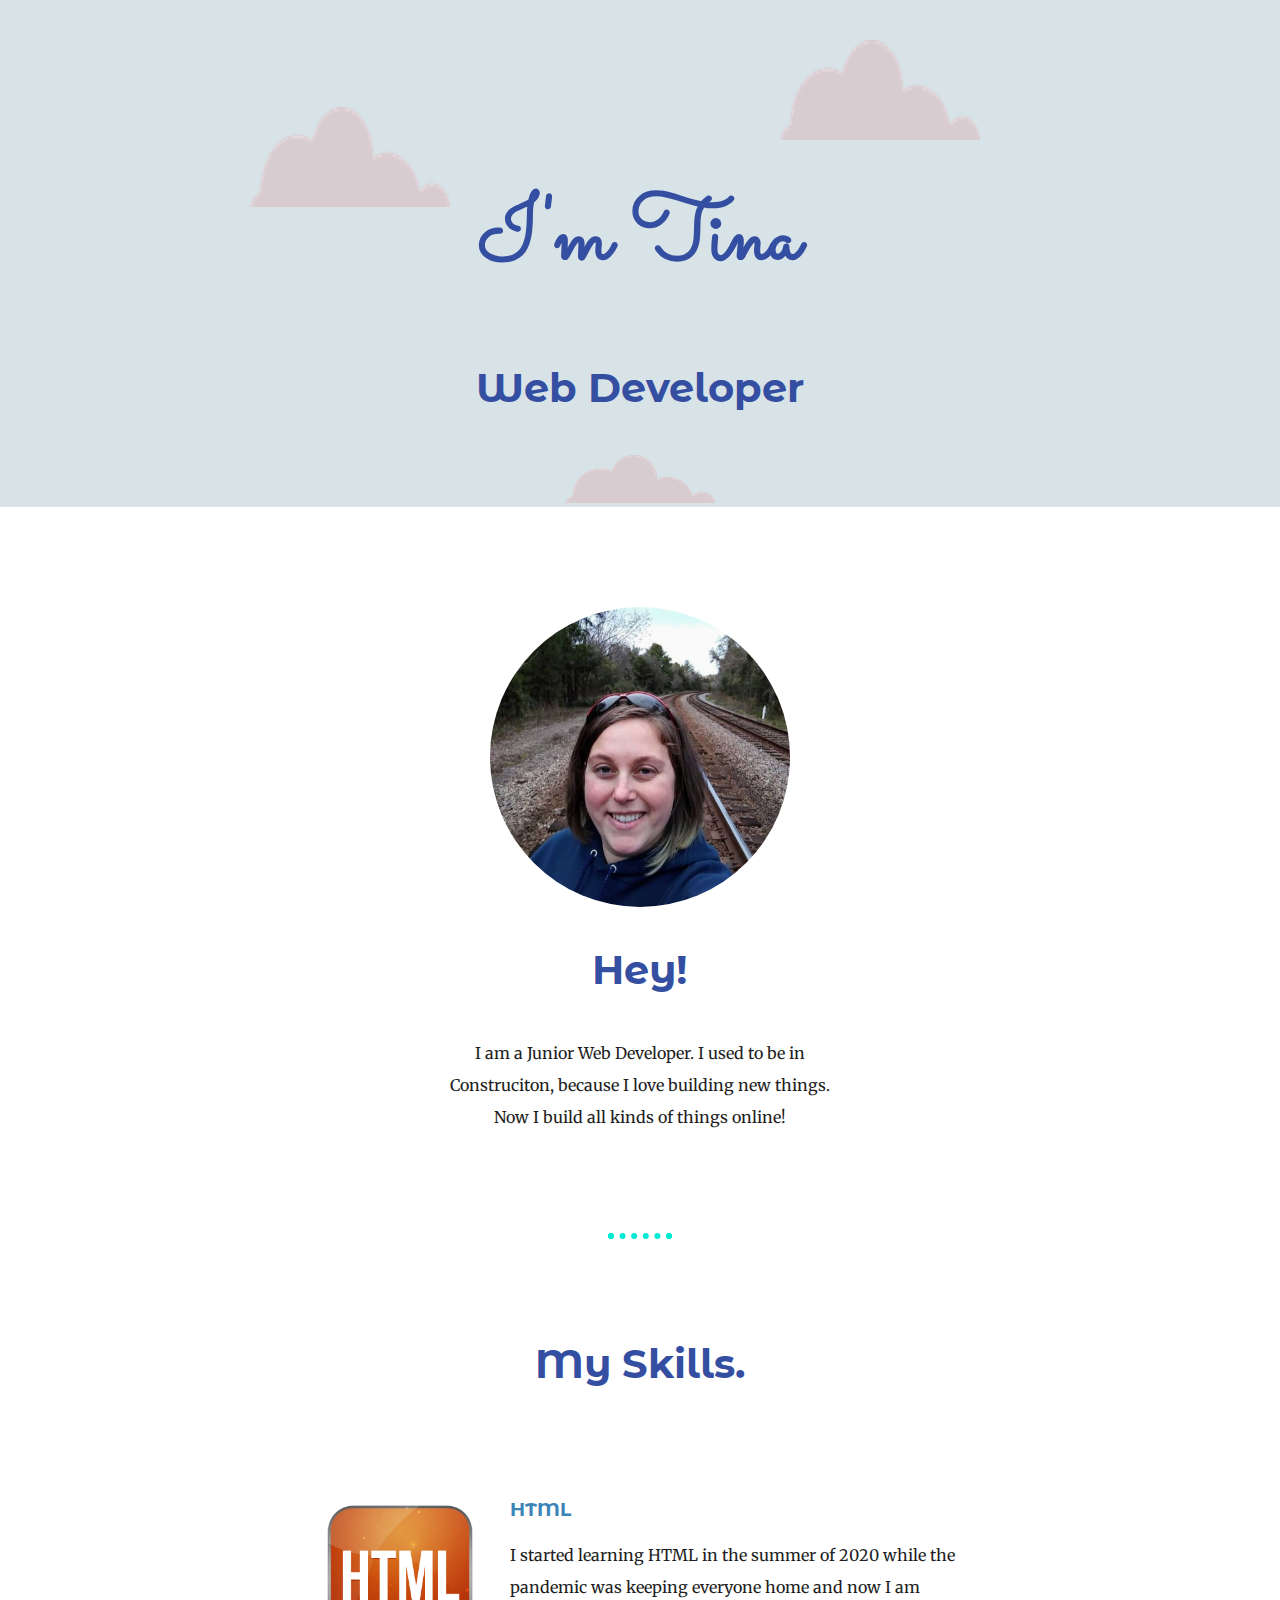
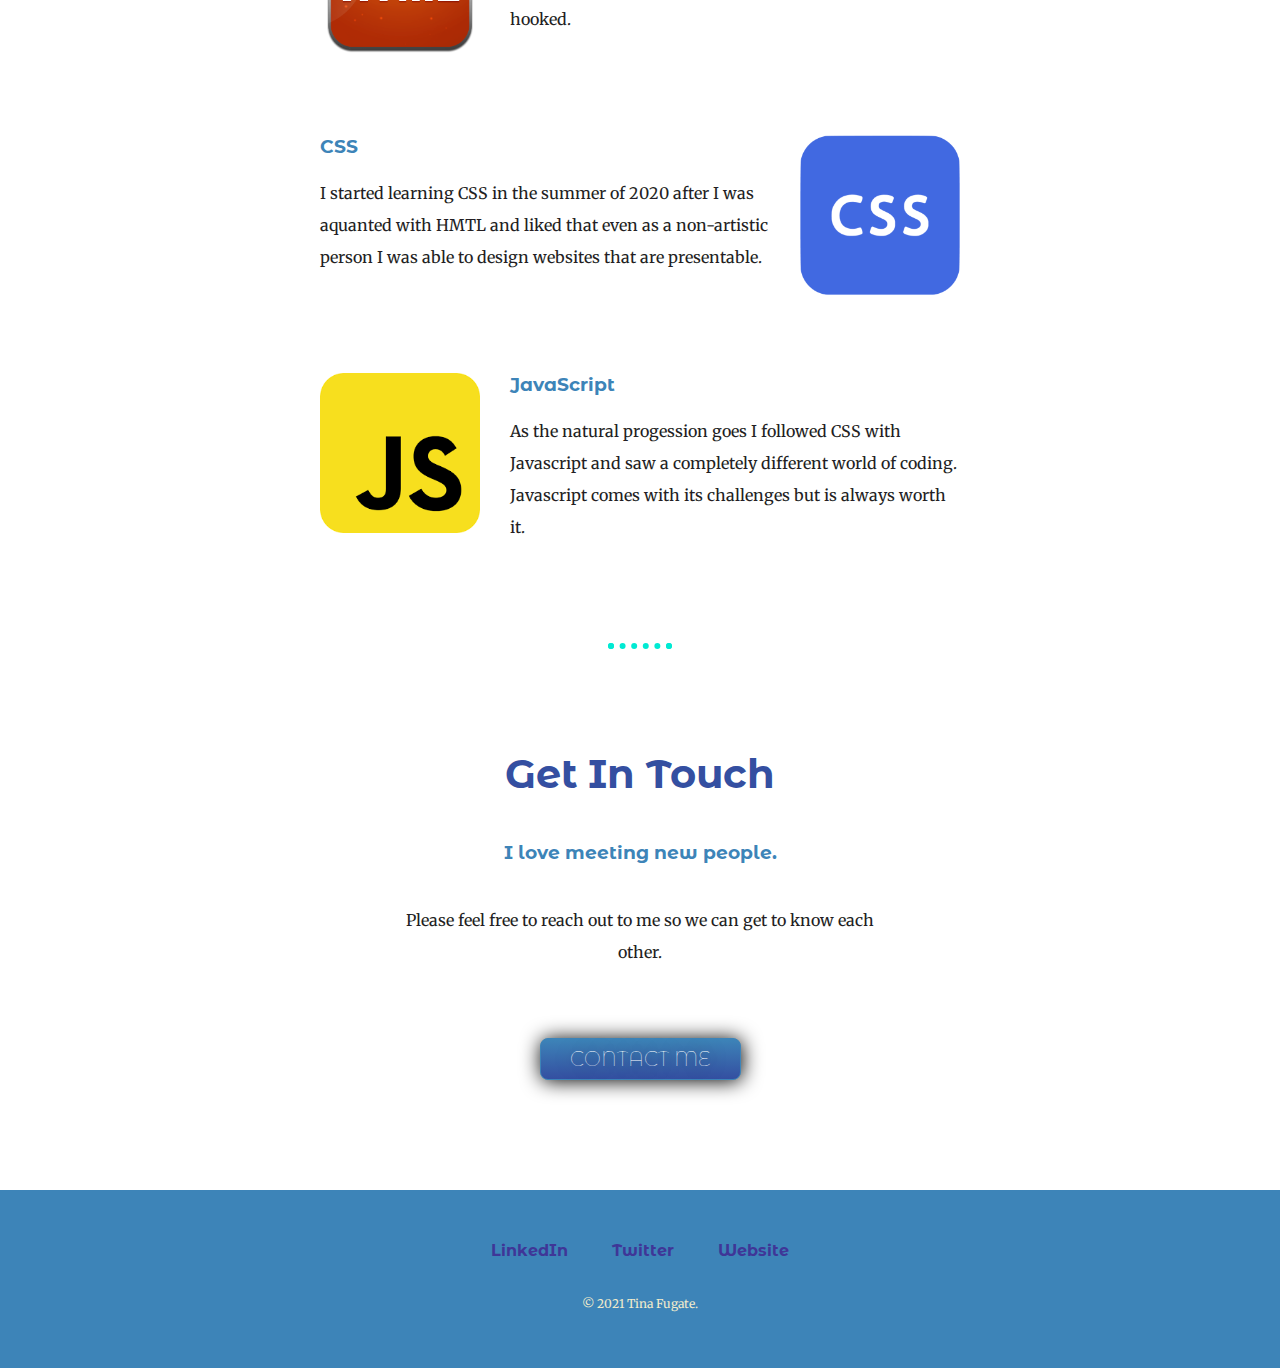
==== index.html @ d8d161e9 "Add files via upload" ====
<!DOCTYPE html>
<html lang="en">
<head>
  <meta charset="UTF-8">
  <meta name="viewport" content="width=device-width, initial-scale=1.0">
  <meta http-equiv="X-UA-Compatible" content="ie=edge">
  <title>Tina Fugate</title>
  <link rel="stylesheet" href="css/style.css">
  <link rel="icon" href="favicon (1).ico">
  <link rel="preconnect" href="https://fonts.gstatic.com">
<link href="https://fonts.googleapis.com/css2?family=Merriweather:ital@1&family=Montserrat+Alternates:wght@200&family=Sacramento&display=swap" rel="stylesheet">
</head>
<body>
  <div class="top-container">
    <img class="top-cloud" src="images/cloud.png" alt="cloud-img">
    <h1>I'm Tina</h1>
    <h2>Web Developer</h2>
    <img class="bottom-cloud" src="images/cloud.png" alt="cloud-img">
    <img class="centered-cloud" src="images/cloud.png" alt="cloud-img">
    </div>
  <div class="middle-container">
    <div class="profile">
      <img class="me" src="images/Me.jfif" alt="Picture of Tina Fugate">
      <h2>Hey!</h2>
      <p class="intro">I am a Junior Web Developer. I used to be in Construciton, because I love building new things. Now I build all kinds of things online!</p>
    </div>
    <hr>
    <div class="skills">
      <h2>My Skills.</h2>
      <div class="skill-row">
        <img class="HTML" src="images/html.png" alt="HTML Icon">
        <h3>HTML</h3>
        <p>I started learning HTML in the summer of 2020 while the pandemic was keeping everyone home and now I am hooked.</p>
      </div>
      <div class="skill-row">
        <img class="css" src="images/css.png" alt="CSS Icon">
        <h3>CSS</h3>
        <p>I started learning CSS in the summer of 2020 after I was aquanted with HMTL and liked that even as a non-artistic person I was able to design websites that are presentable.</p>
      </div>
      <div class="skill-row">
        <img class="JS" src="images/JS.png" alt="JS Icon">
        <h3>JavaScript</h3>
        <p>As the natural progession goes I followed CSS with Javascript and saw a completely different world of coding. Javascript comes with its challenges but is always worth it.</p>
      </div>
    </div>
    <hr>
    <div class="contact-me">
      <h2>Get In Touch</h2>
      <h3>I love meeting new people.</h3>
      <p class="contact-message">Please feel free to reach out to me so we can get to know each other.</p>
      <a class="btn" href="mailto:cmfugate10@gmail.com">CONTACT ME</a>
    </div>
  </div>


  <div class="bottom-container">
    <a class="footer-link" href="https://www.linkedin.com/in/tina-fugate-a6144811/">LinkedIn</a>
    <a class="footer-link" href="https://twitter.com/Tfugate10">Twitter</a>
    <a class="footer-link" href="https://www.appbrewery.co/">Website</a>
    <p class="copyright">© 2021 Tina Fugate.</p>
  </div>
</body>
</html>
---- css/style.css ----
body {
  margin: 0;
  text-align: center;
  font-family: 'Merriweather', serif;
  color:#231E23;

}

h1 {
  font-size: 5.625rem;
  margin: 50px auto 0 auto;
  font-family: 'Sacramento', cursive;
  color: #344fa1;
  line-height: 2;
}

h2 {
  font-family: 'Montserrat Alternates', sans-serif;
  font-size: 2.5rem;
  color: #344fa1;
  font-weight: bold;
padding-bottom: 10px;
}

h3 {
  font-family: 'Montserrat Alternates', sans-serif;
  color:#3d84b8;
}
p{
  line-height: 2;
}
anchor-tag{
  color: #3d84b8;
}

div {

}
hr{
  border: dotted #00ead3 6px;
  border-bottom: none;
  width: 4%;
  margin: 100px auto;

}
a{
  color:#3F3697;
  font-family: 'Montserrat Alternates', sans-serif;
  font-weight: bolder;
  margin: 10px 20px;
  text-decoration: none;

}
a:hover{
  color: #f0ebcc;
}

.top-container {
  position: relative;
  padding-top: 100px;
  background-color: #D8E3E7;
}

.intro{
  width: 30%;
  margin: auto;
}
.skill-row{
width:50%;
margin:100px auto;
text-align: left;

}



.middle-container {
  margin: 100px 0;
}

.bottom-container {
  background-color: #3D84B8;
padding: 50px 0 20px;
}

.bottom-cloud {
  position: absolute;
  left: 250px;
  bottom: 300px;
  width: 200px;
  height: 100px;
}
.contact-message{
  width: 40%;
  margin: 40px auto 60px;
}
.copyright{
  color: #f0ebcc;
  font-size: .75rem;
  padding: 20px 0;
}
.top-cloud {
  position: absolute;
  right: 300px;
  top: 40px;
  width: 200px;
  height: 100px;
}
.centered-cloud{
  right: 400px;
  bottom:150px;
}

.me {
  border-radius: 50%;
  width: 300px;
  height: 300px;
}

.HTML{
  width: 25%;
  float: left;
  margin-right: 30px;

}

.css{
  width: 25%;
  float: right;
  margin-left: 30px;
}

.JS{
  width: 25%;
  float: left;
  margin-right: 30px;
}
.btn {
   background: #3D84B8;
   background-image: -webkit-linear-gradient(top, #3D84B8, #344FA1);
   background-image: -moz-linear-gradient(top, #3D84B8, #344FA1);
   background-image: -ms-linear-gradient(top, #3D84B8, #344FA1);
   background-image: -o-linear-gradient(top, #3D84B8, #344FA1);
   background-image: -webkit-gradient(to bottom, #3D84B8, #344FA1);
   -webkit-border-radius: 8px;
   -moz-border-radius: 8px;
   border-radius: 8px;
   height: 0;
   line-height: 0;
   color: #FFFFFF;
  font-family: 'Montserrat Alternates', sans-serif;
   width: 159px;
   font-size: 20px;
   font-weight: 100;
   padding: 20px;
   -webkit-box-shadow: 1px 1px 20px 0 #000000;
   -moz-box-shadow: 1px 1px 20px 0 #000000;
   box-shadow: 1px 1px 20px 0 #000000;
   text-shadow: 1px 1px 20px #000000;
   border: solid #3D84B8 1px;
   text-decoration: none;
   display: inline-block;
   cursor: pointer;
   text-align: center;
}

.btn:hover {
   border: solid #3D84B8 1px;
   background: #344FA1;
   background-image: -webkit-linear-gradient(top, #3D84B8, #344FA1);
   background-image: -moz-linear-gradient(top, #3D84B8, #344FA1);
   background-image: -ms-linear-gradient(top, #3D84B8, #344FA1);
   background-image: -o-linear-gradient(top, #3D84B8, #344FA1);
   background-image: -webkit-gradient(to bottom, #3D84B8, #344FA1);
   -webkit-border-radius: 20px;
   -moz-border-radius: 20px;
   border-radius: 20px;
   text-decoration: none;
}
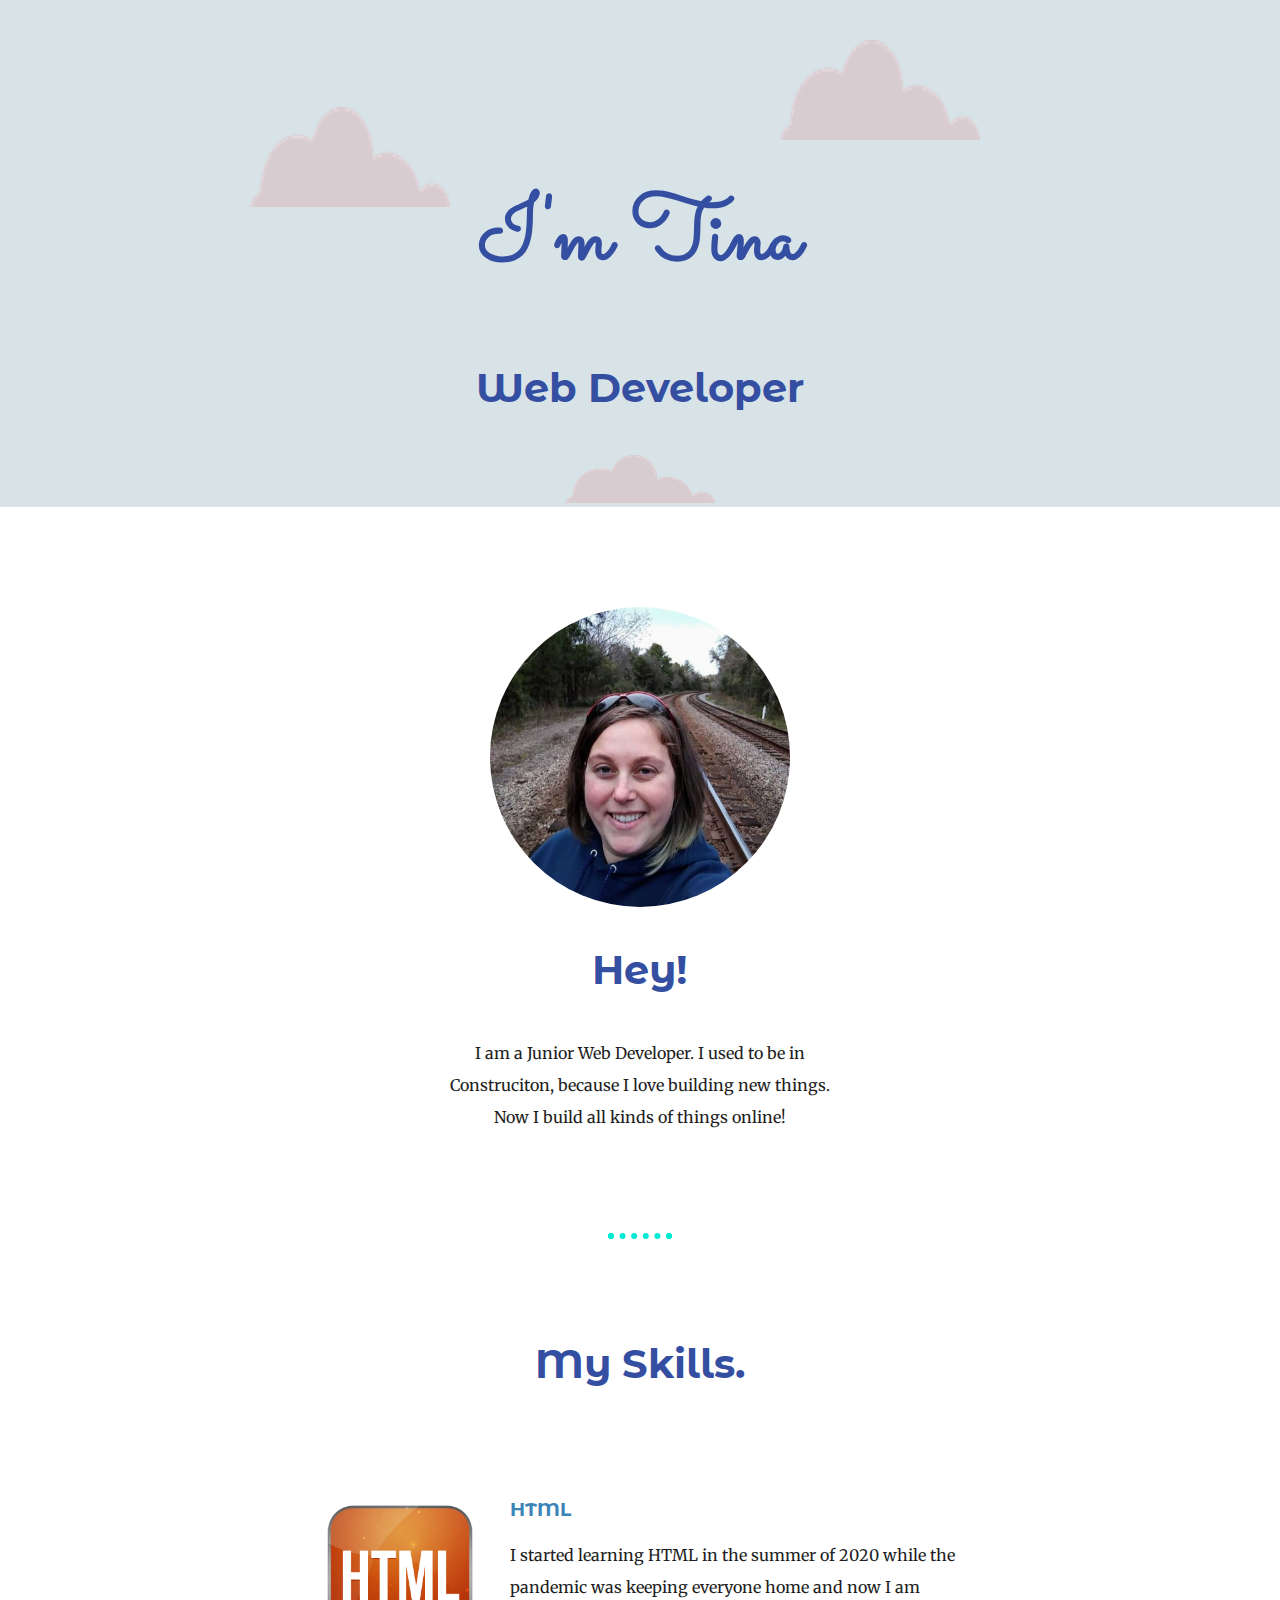
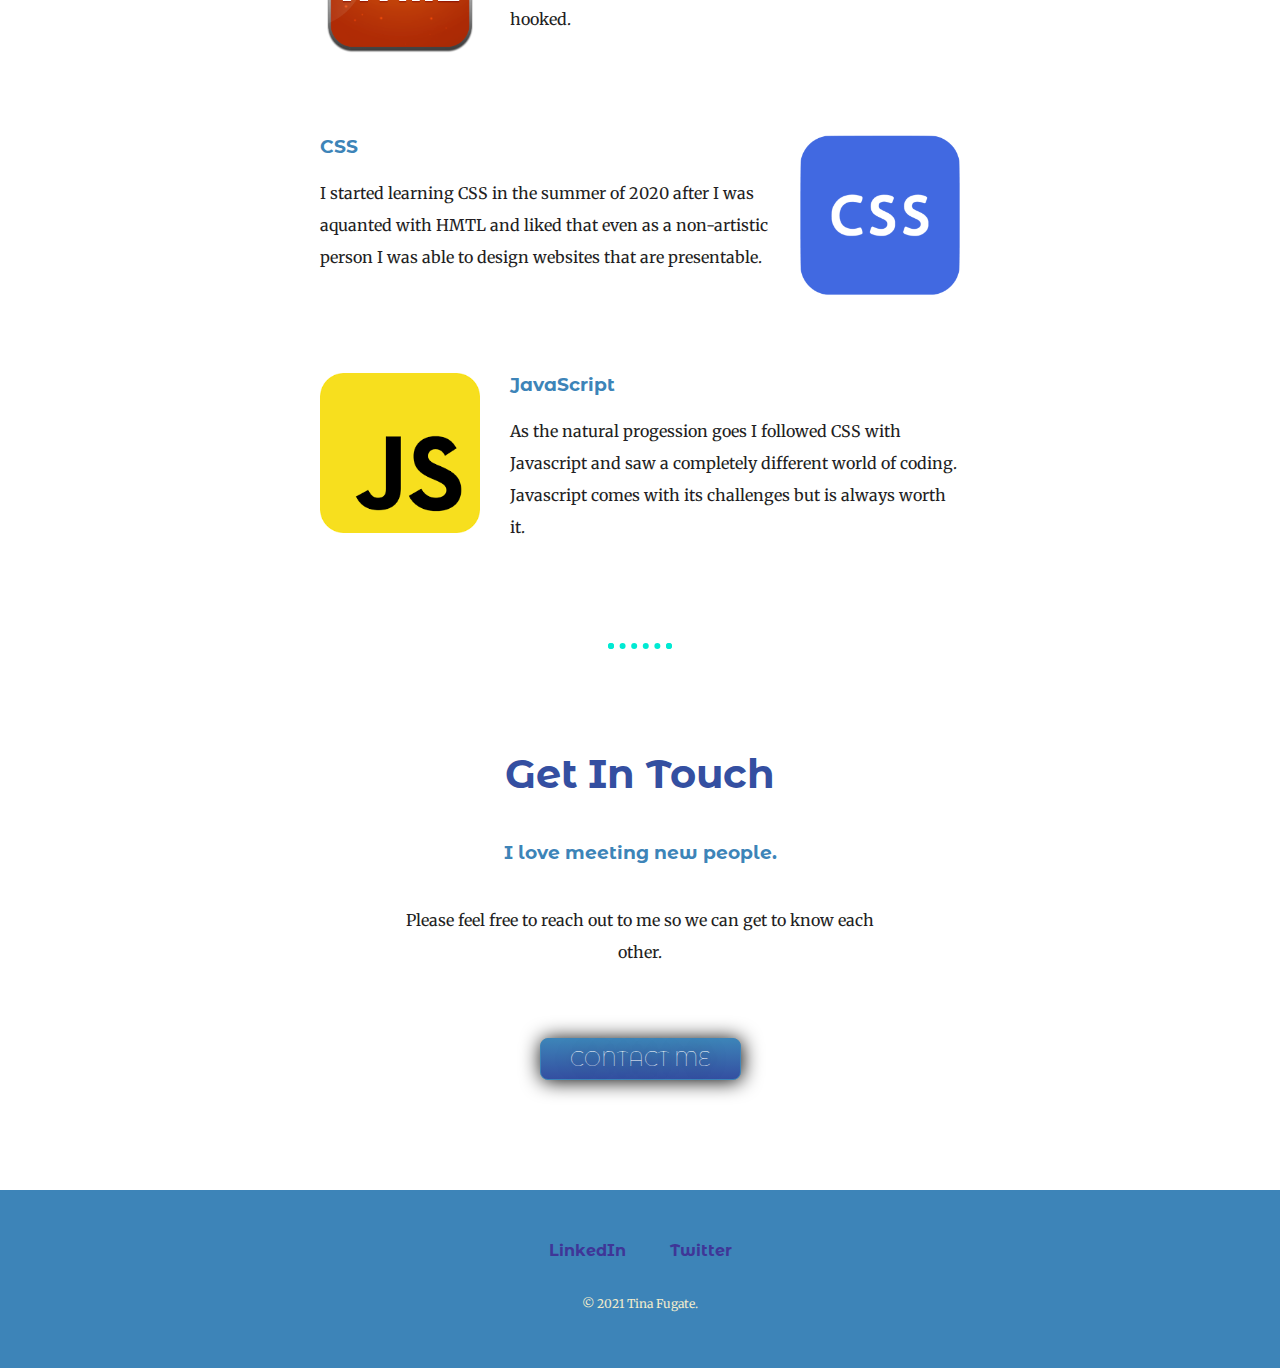
==== commit 06c12ef8: "Update index.html" ====
--- a/index.html
+++ b/index.html
@@ -56,7 +56,6 @@
   <div class="bottom-container">
     <a class="footer-link" href="https://www.linkedin.com/in/tina-fugate-a6144811/">LinkedIn</a>
     <a class="footer-link" href="https://twitter.com/Tfugate10">Twitter</a>
-    <a class="footer-link" href="https://www.appbrewery.co/">Website</a>
     <p class="copyright">© 2021 Tina Fugate.</p>
   </div>
 </body>
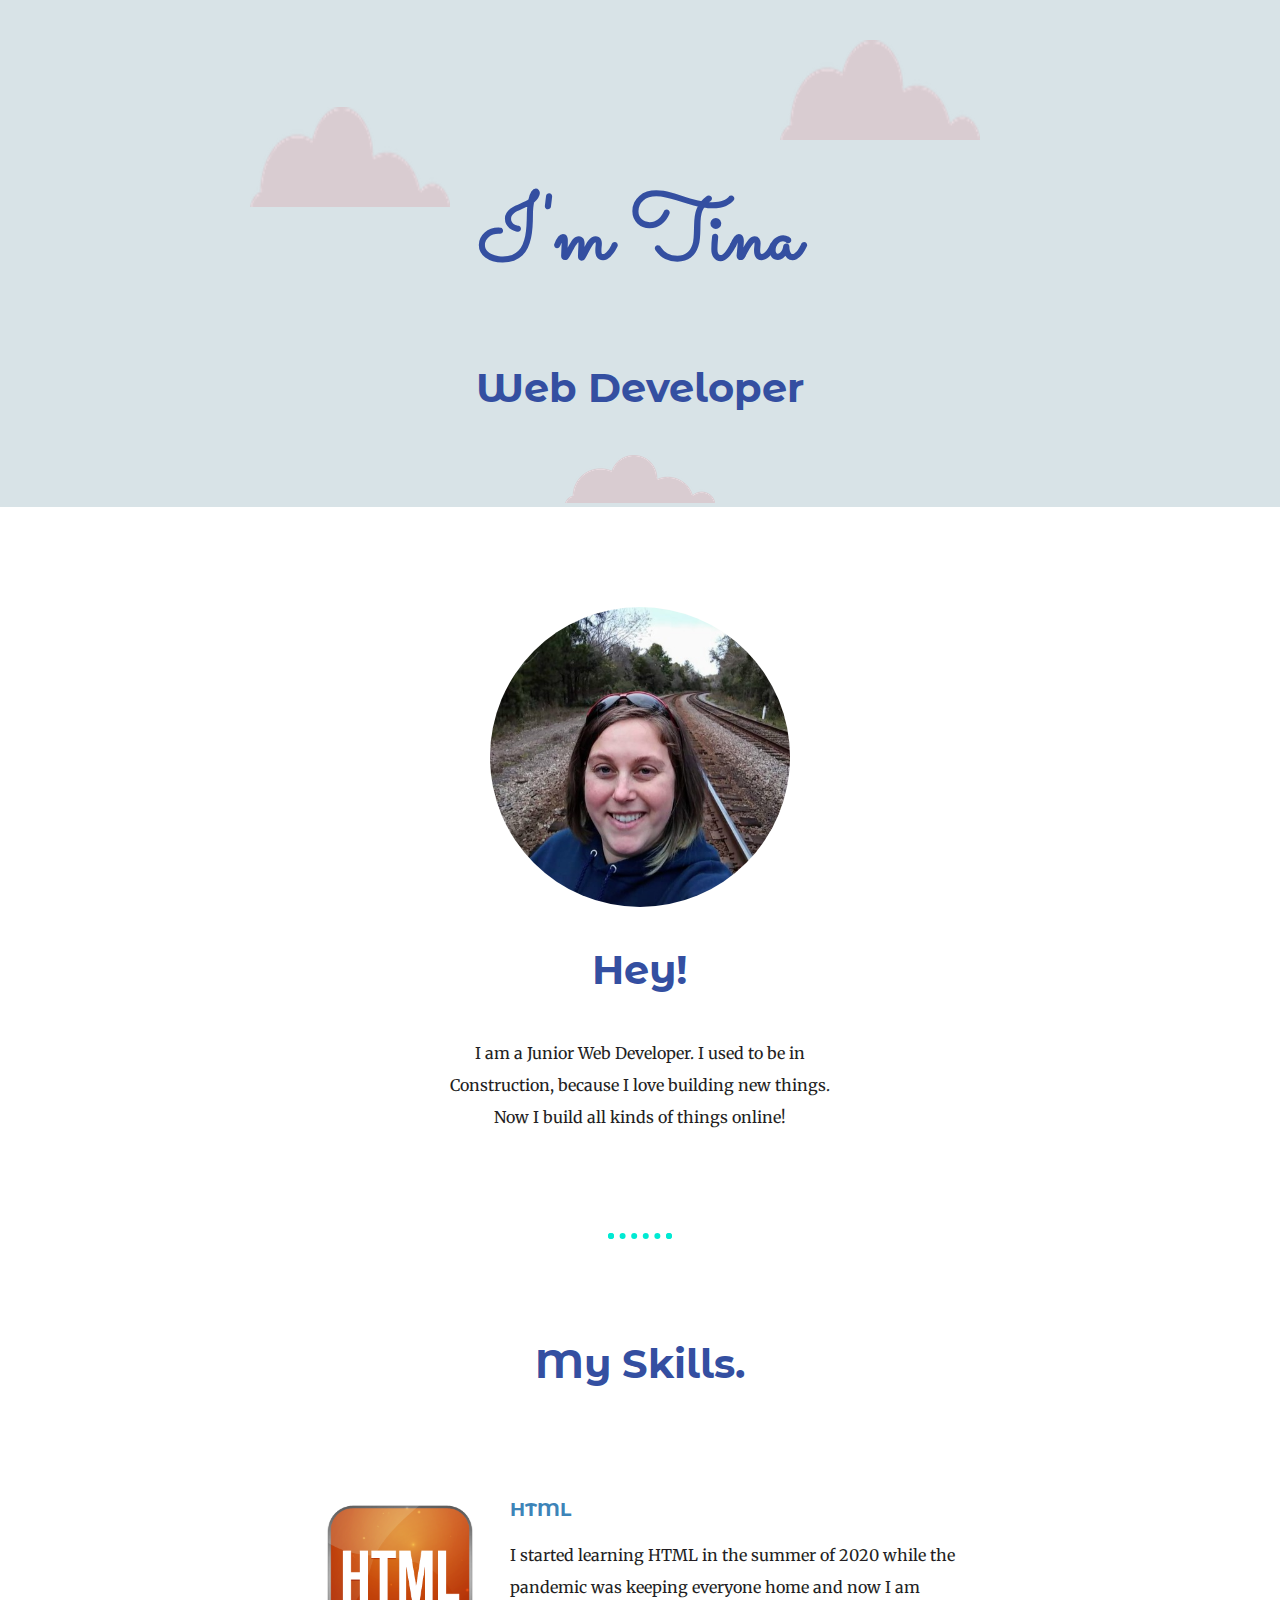
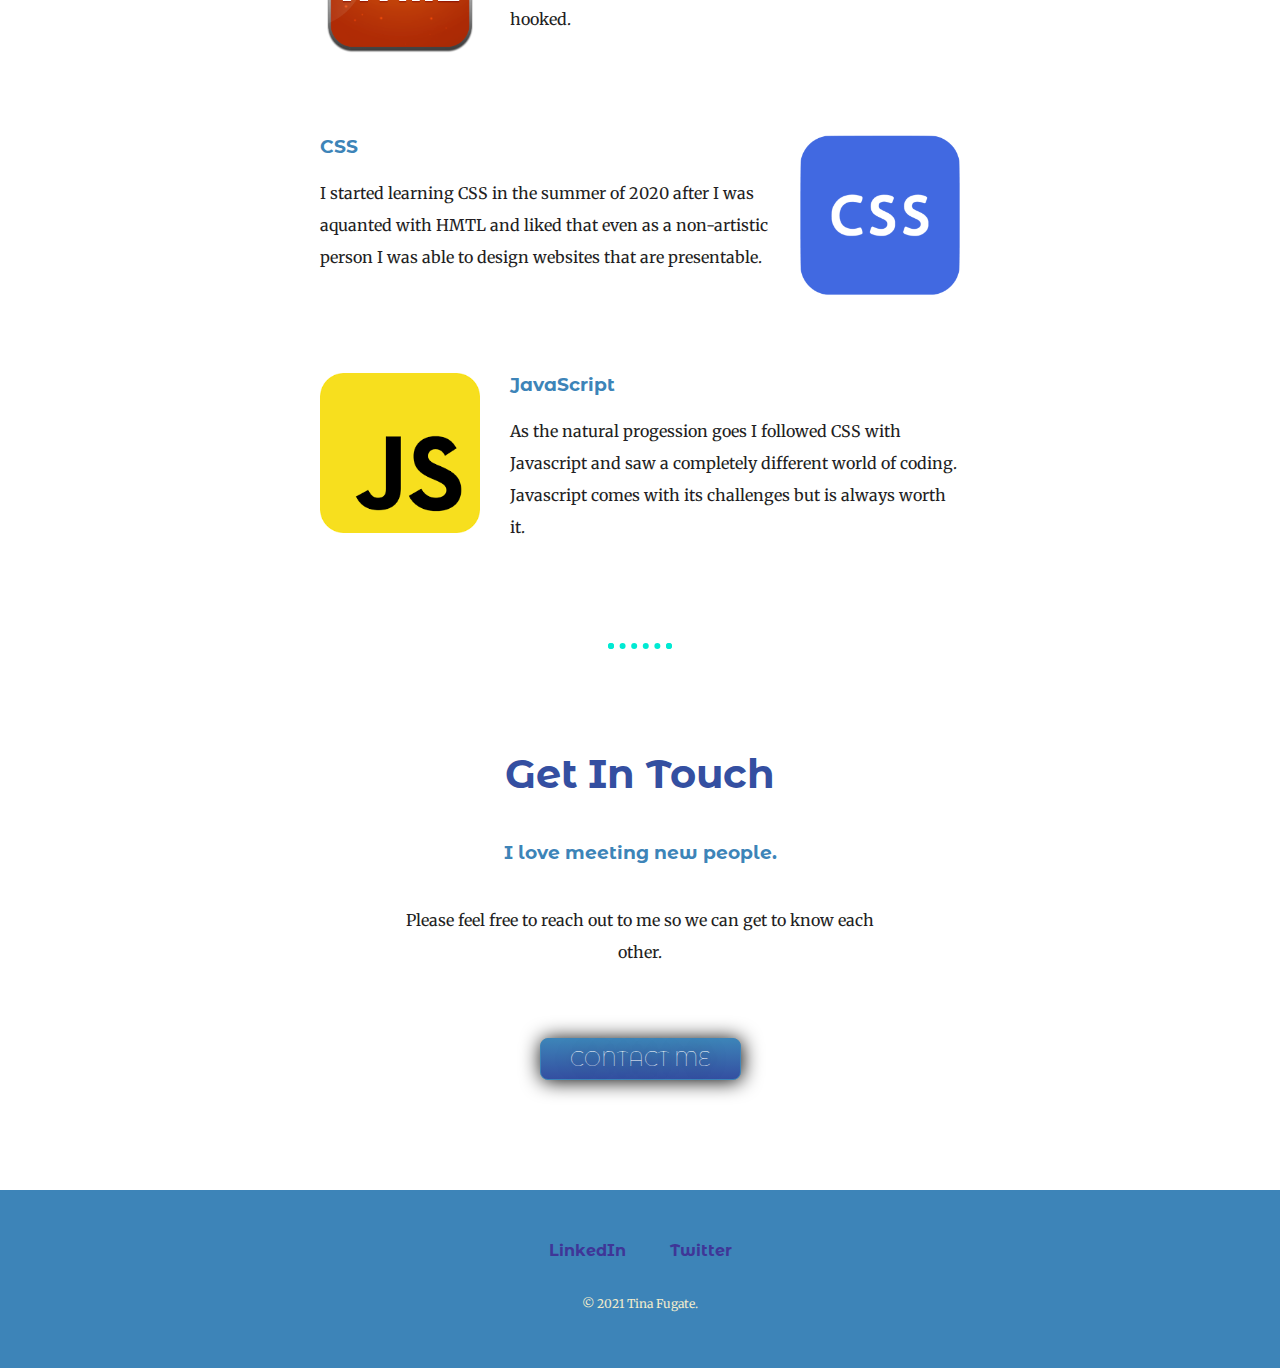
==== commit c6872f70: "Update index.html" ====
--- a/index.html
+++ b/index.html
@@ -22,7 +22,7 @@
     <div class="profile">
       <img class="me" src="images/Me.jfif" alt="Picture of Tina Fugate">
       <h2>Hey!</h2>
-      <p class="intro">I am a Junior Web Developer. I used to be in Construciton, because I love building new things. Now I build all kinds of things online!</p>
+      <p class="intro">I am a Junior Web Developer. I used to be in Construction, because I love building new things. Now I build all kinds of things online!</p>
     </div>
     <hr>
     <div class="skills">
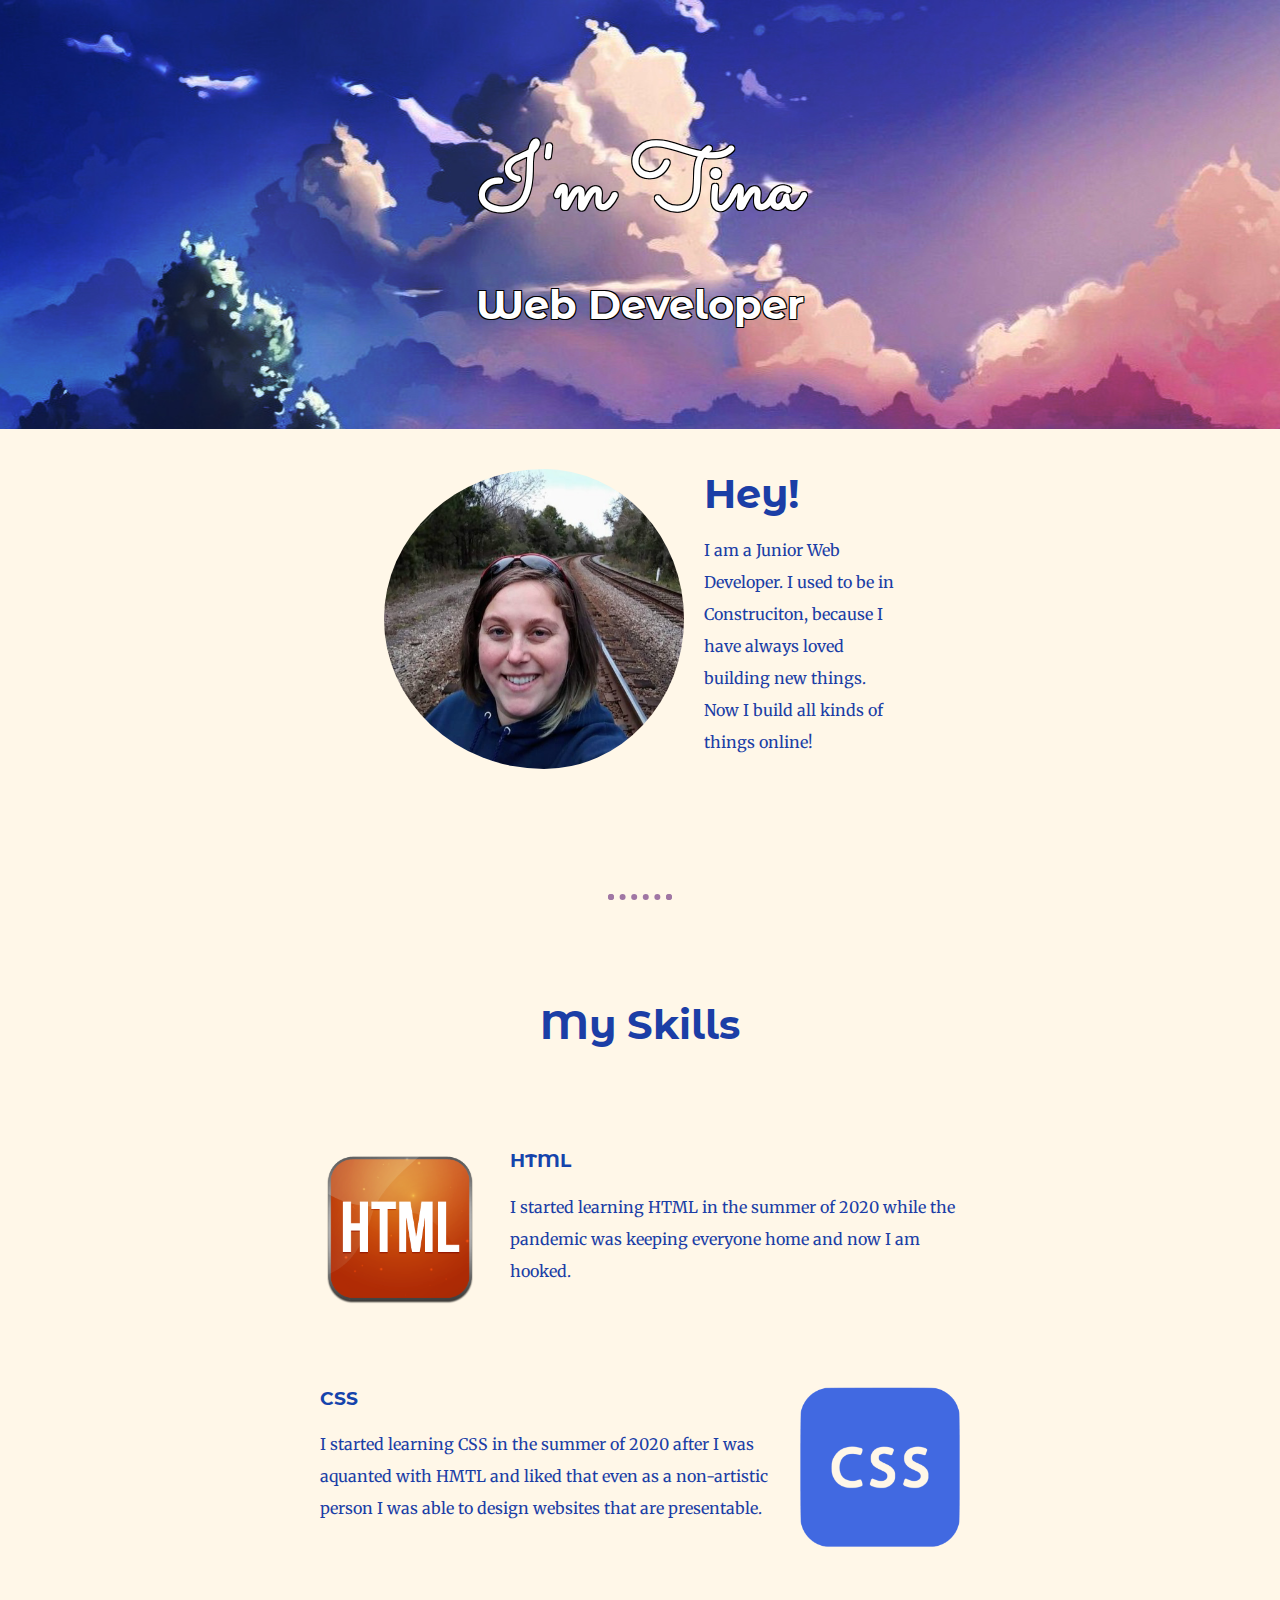
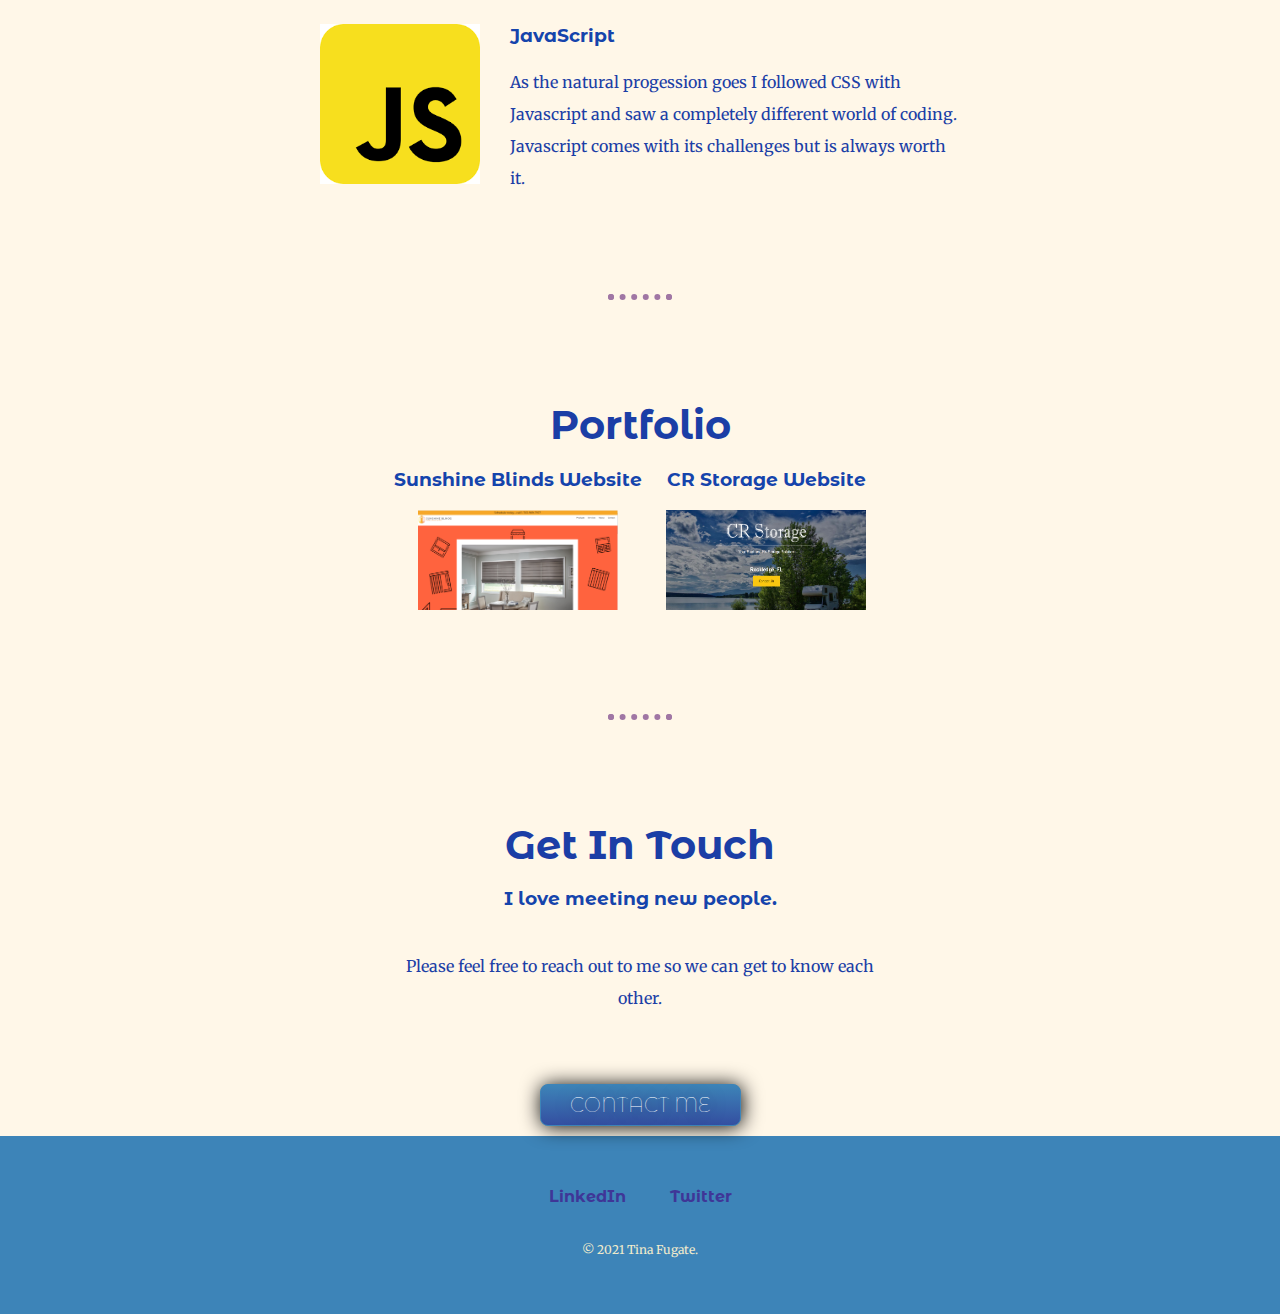
==== commit 27da2a58: "Add files via upload" ====
--- a/index.html
+++ b/index.html
@@ -1,5 +1,6 @@
 <!DOCTYPE html>
 <html lang="en">
+
 <head>
   <meta charset="UTF-8">
   <meta name="viewport" content="width=device-width, initial-scale=1.0">
@@ -8,25 +9,23 @@
   <link rel="stylesheet" href="css/style.css">
   <link rel="icon" href="favicon (1).ico">
   <link rel="preconnect" href="https://fonts.gstatic.com">
-<link href="https://fonts.googleapis.com/css2?family=Merriweather:ital@1&family=Montserrat+Alternates:wght@200&family=Sacramento&display=swap" rel="stylesheet">
+  <link href="https://fonts.googleapis.com/css2?family=Merriweather:ital@1&family=Montserrat+Alternates:wght@200&family=Sacramento&display=swap" rel="stylesheet">
 </head>
+
 <body>
   <div class="top-container">
-    <img class="top-cloud" src="images/cloud.png" alt="cloud-img">
-    <h1>I'm Tina</h1>
-    <h2>Web Developer</h2>
-    <img class="bottom-cloud" src="images/cloud.png" alt="cloud-img">
-    <img class="centered-cloud" src="images/cloud.png" alt="cloud-img">
-    </div>
+    <h1 class="Tina">I'm Tina</h1>
+    <h2 class="Web">Web Developer</h2>
+  </div>
   <div class="middle-container">
     <div class="profile">
       <img class="me" src="images/Me.jfif" alt="Picture of Tina Fugate">
-      <h2>Hey!</h2>
-      <p class="intro">I am a Junior Web Developer. I used to be in Construction, because I love building new things. Now I build all kinds of things online!</p>
-    </div>
+          <h2 class="Hey">Hey!</h2>
+        <p>I am a Junior Web Developer. I used to be in Construciton, because I have always loved building new things. Now I build all kinds of things online!</p>
+      </div>
     <hr>
     <div class="skills">
-      <h2>My Skills.</h2>
+      <h2>My Skills</h2>
       <div class="skill-row">
         <img class="HTML" src="images/html.png" alt="HTML Icon">
         <h3>HTML</h3>
@@ -44,6 +43,23 @@
       </div>
     </div>
     <hr>
+    <div class="Portfolio">
+      <h2>Portfolio</h2>
+      <div class="Blinds">
+        <h3>Sunshine Blinds Website</h3>
+        <a href="https://mysunshineblinds.com/">
+          <img class="Sunshine" src="images/Sunshine.png" alt="Sunshine Blinds Website">
+        </a>
+      </div>
+      <div class="CR">
+        <h3>CR Storage Website</h3>
+        <a href="https://crstoragerockledge.com/">
+          <img class="CRStorage" src="images/CRStorage.png" alt="CR Storage Website">
+        </a>
+      </div>
+
+    </div>
+    <hr>
     <div class="contact-me">
       <h2>Get In Touch</h2>
       <h3>I love meeting new people.</h3>
@@ -59,4 +75,5 @@
     <p class="copyright">© 2021 Tina Fugate.</p>
   </div>
 </body>
+
 </html>
--- a/css/style.css
+++ b/css/style.css
@@ -1,43 +1,59 @@
 body {
   margin: 0;
-  text-align: center;
   font-family: 'Merriweather', serif;
   color:#231E23;
+  text-align: center;
 
 }
 
 h1 {
   font-size: 5.625rem;
-  margin: 50px auto 0 auto;
   font-family: 'Sacramento', cursive;
-  color: #344fa1;
+  color: #1B3EA6;
   line-height: 2;
+  margin: auto;
+}
+.Tina {
+  color: #ffffff;
+  padding-top: 100px;
+  text-shadow: -1px 1px 0 #000,
+                          1px 1px 0 #000,
+                         1px -1px 0 #000,
+                        -1px -1px 0 #000;
+}
+.Web {
+  color: #ffffff;
+  text-shadow: -1px 1px 0 #000,
+                          1px 1px 0 #000,
+                         1px -1px 0 #000,
+                        -1px -1px 0 #000;
+  padding-bottom: 100px;
 }
 
 h2 {
   font-family: 'Montserrat Alternates', sans-serif;
+  margin: auto;
   font-size: 2.5rem;
-  color: #344fa1;
+  color: #1B3EA6;
   font-weight: bold;
-padding-bottom: 10px;
+
 }
 
 h3 {
   font-family: 'Montserrat Alternates', sans-serif;
-  color:#3d84b8;
+  color: #1544AC;
+
 }
 p{
   line-height: 2;
+  color:#1B3EA6;
 }
 anchor-tag{
   color: #3d84b8;
 }
 
-div {
-
-}
 hr{
-  border: dotted #00ead3 6px;
+  border: dotted #A076A4 6px;
   border-bottom: none;
   width: 4%;
   margin: 100px auto;
@@ -56,66 +72,63 @@
 }
 
 .top-container {
-  position: relative;
-  padding-top: 100px;
-  background-color: #D8E3E7;
-}
-
-.intro{
-  width: 30%;
+background-image: url("../images/TopPic2.jpg");
+height: auto;
+width: auto;
+background-position: top;
+}
+
+.me {
+  border-radius: 50%;
+  width: 300px;
+  height: 300px;
+  float: left;
+  padding-right: 20px;
+  }
+
+.profile {
+  padding: 40px 0px 20px 0px;
+  text-align: left;
+  width: 40%;
   margin: auto;
 }
+
+
+.Hey {
+  color: #1B3EA6;
+}
+
+
 .skill-row{
 width:50%;
 margin:100px auto;
 text-align: left;
-
-}
-
-
+}
 
 .middle-container {
-  margin: 100px 0;
-}
+  background-color: #fff7e8;
+  padding: 10px auto auto auto;
+  position: center;
+}
+
 
 .bottom-container {
-  background-color: #3D84B8;
+background-color: #3D84B8;
 padding: 50px 0 20px;
-}
-
-.bottom-cloud {
-  position: absolute;
-  left: 250px;
-  bottom: 300px;
-  width: 200px;
-  height: 100px;
-}
+text-align: center;
+}
+
 .contact-message{
   width: 40%;
   margin: 40px auto 60px;
+
 }
 .copyright{
   color: #f0ebcc;
   font-size: .75rem;
   padding: 20px 0;
 }
-.top-cloud {
-  position: absolute;
-  right: 300px;
-  top: 40px;
-  width: 200px;
-  height: 100px;
-}
-.centered-cloud{
-  right: 400px;
-  bottom:150px;
-}
-
-.me {
-  border-radius: 50%;
-  width: 300px;
-  height: 300px;
-}
+
 
 .HTML{
   width: 25%;
@@ -135,6 +148,25 @@
   float: left;
   margin-right: 30px;
 }
+
+.Blinds {
+display: inline-block;
+}
+
+.CR {
+  display: inline-block;
+}
+
+.Sunshine {
+  width: 200px;
+  height: 100px;
+}
+
+.CRStorage {
+  width: 200px;
+  height: 100px;
+}
+
 .btn {
    background: #3D84B8;
    background-image: -webkit-linear-gradient(top, #3D84B8, #344FA1);
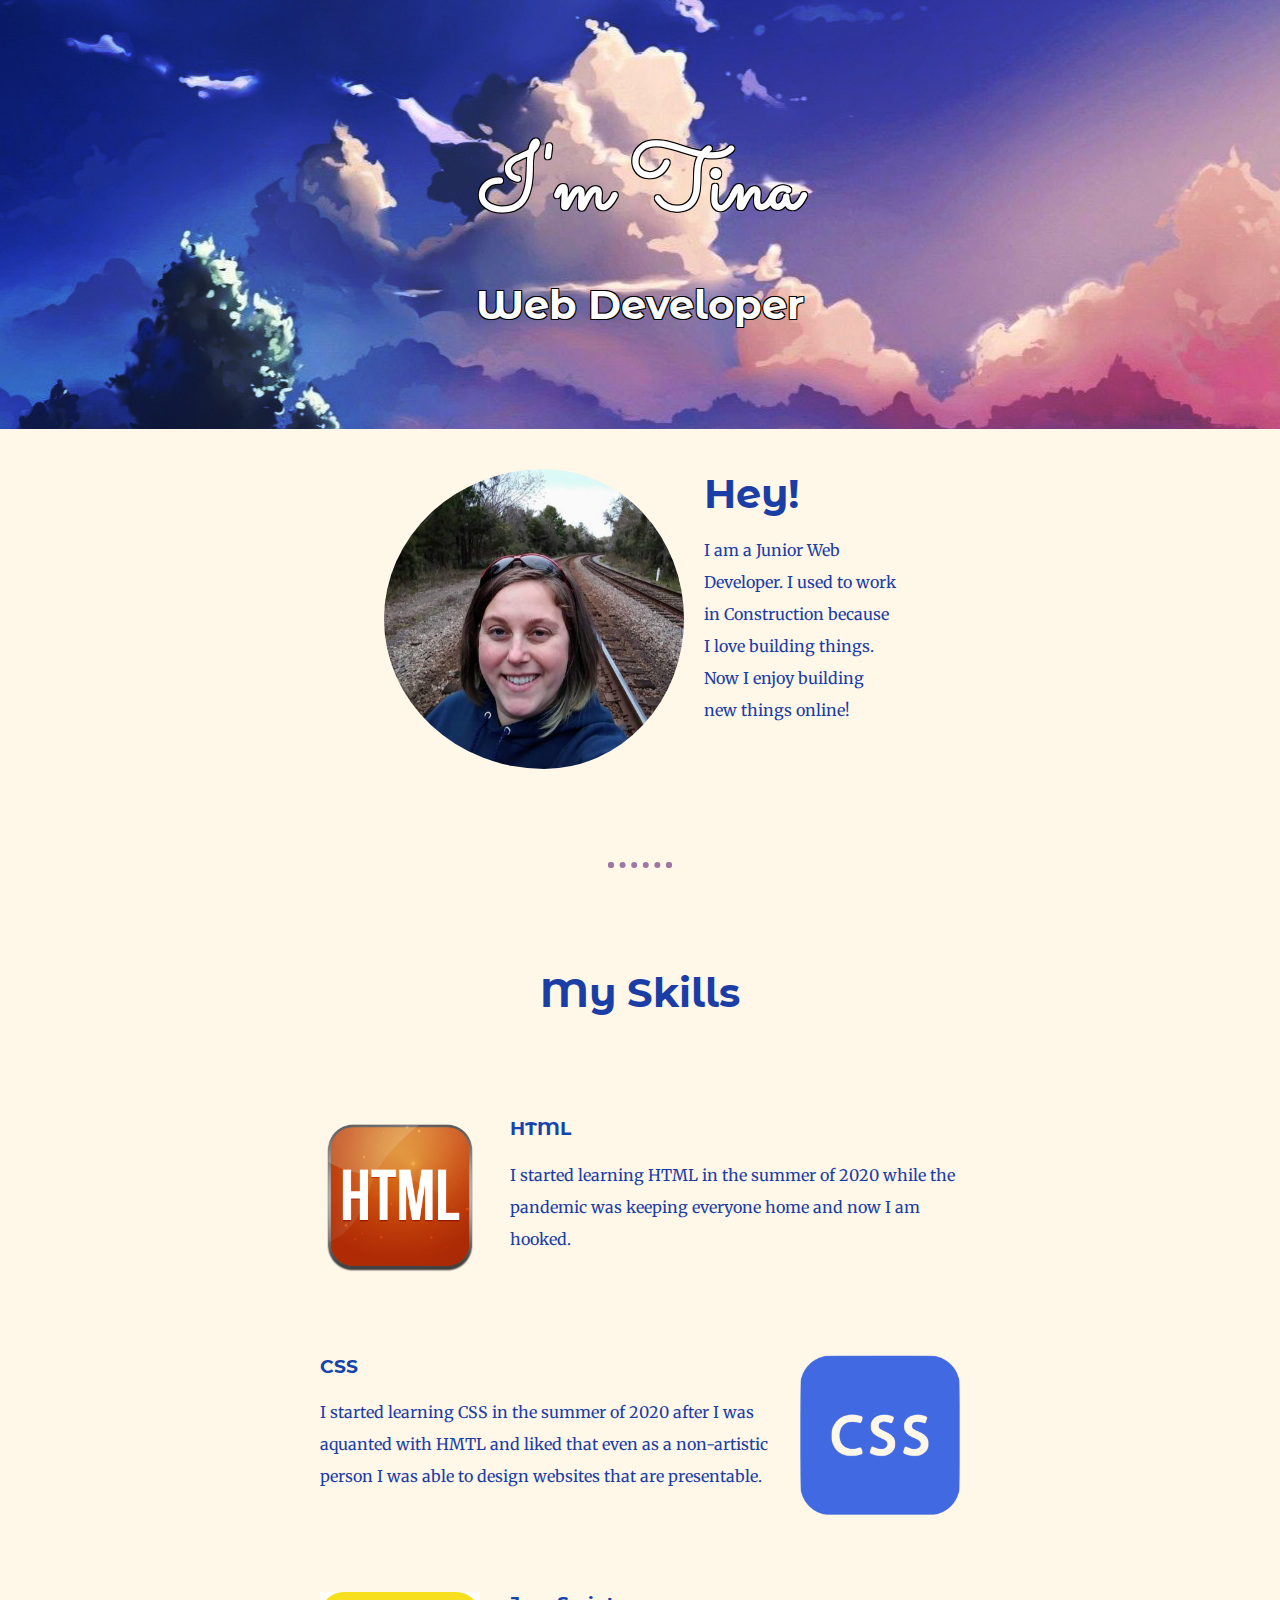
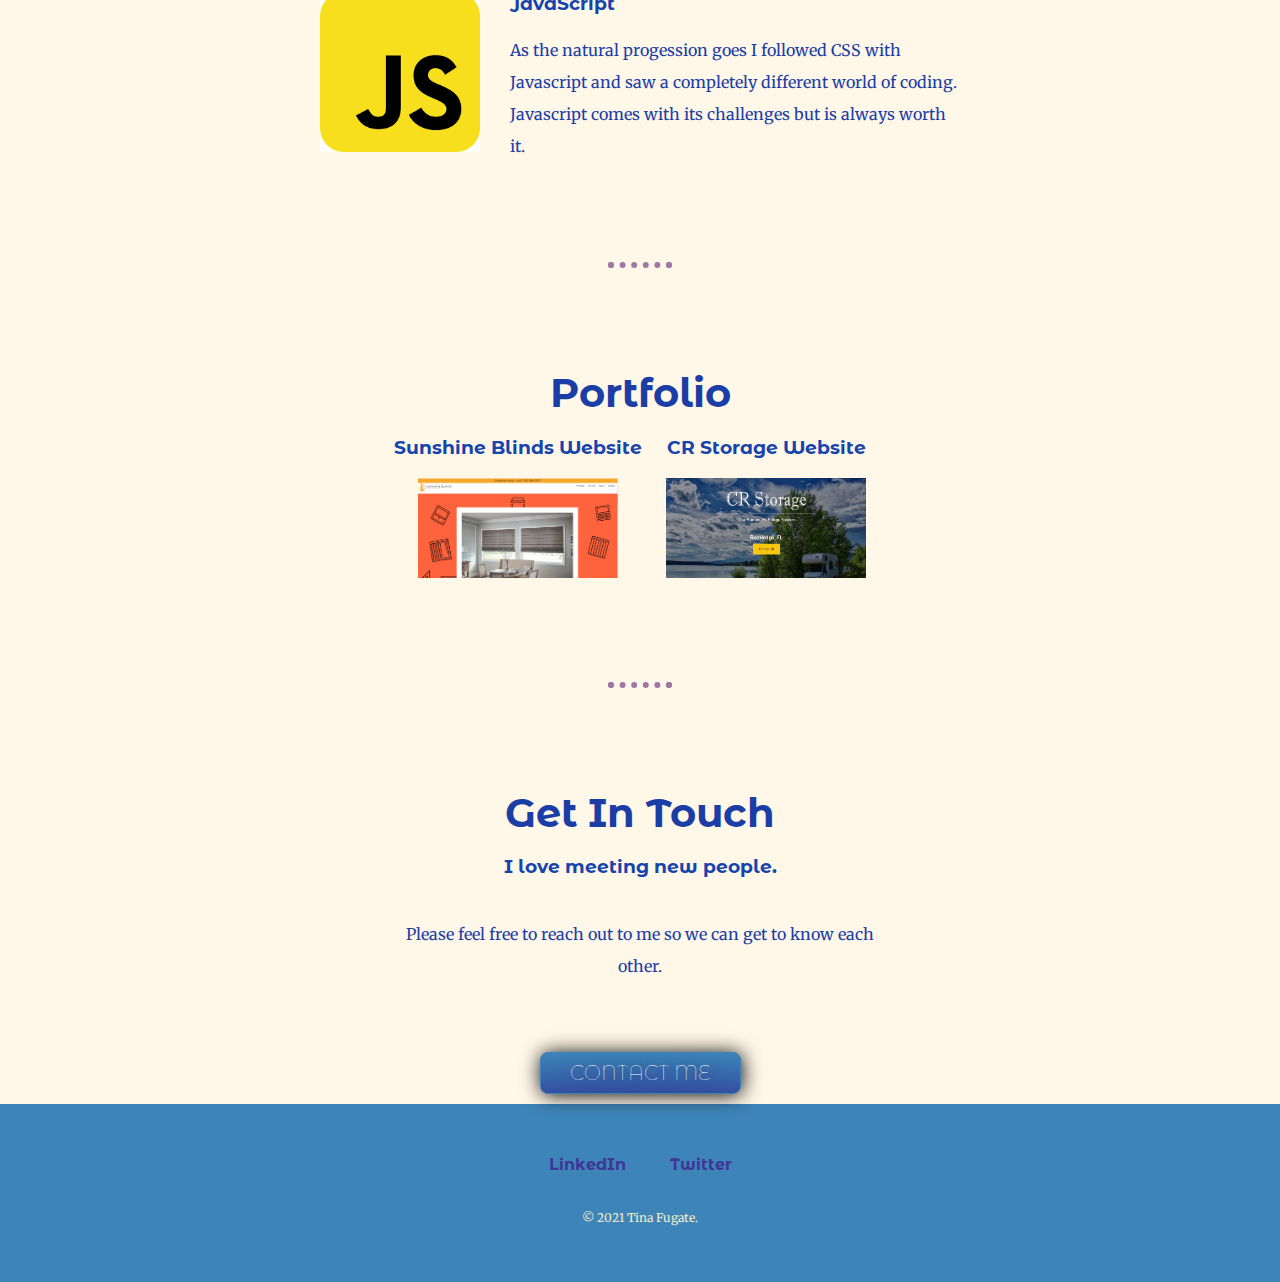
==== commit dd5f1c9d: "Update index.html" ====
--- a/index.html
+++ b/index.html
@@ -21,7 +21,7 @@
     <div class="profile">
       <img class="me" src="images/Me.jfif" alt="Picture of Tina Fugate">
           <h2 class="Hey">Hey!</h2>
-        <p>I am a Junior Web Developer. I used to be in Construciton, because I have always loved building new things. Now I build all kinds of things online!</p>
+        <p>I am a Junior Web Developer. I used to work in Construction because I love building things. Now I enjoy building new things online!</p>
       </div>
     <hr>
     <div class="skills">
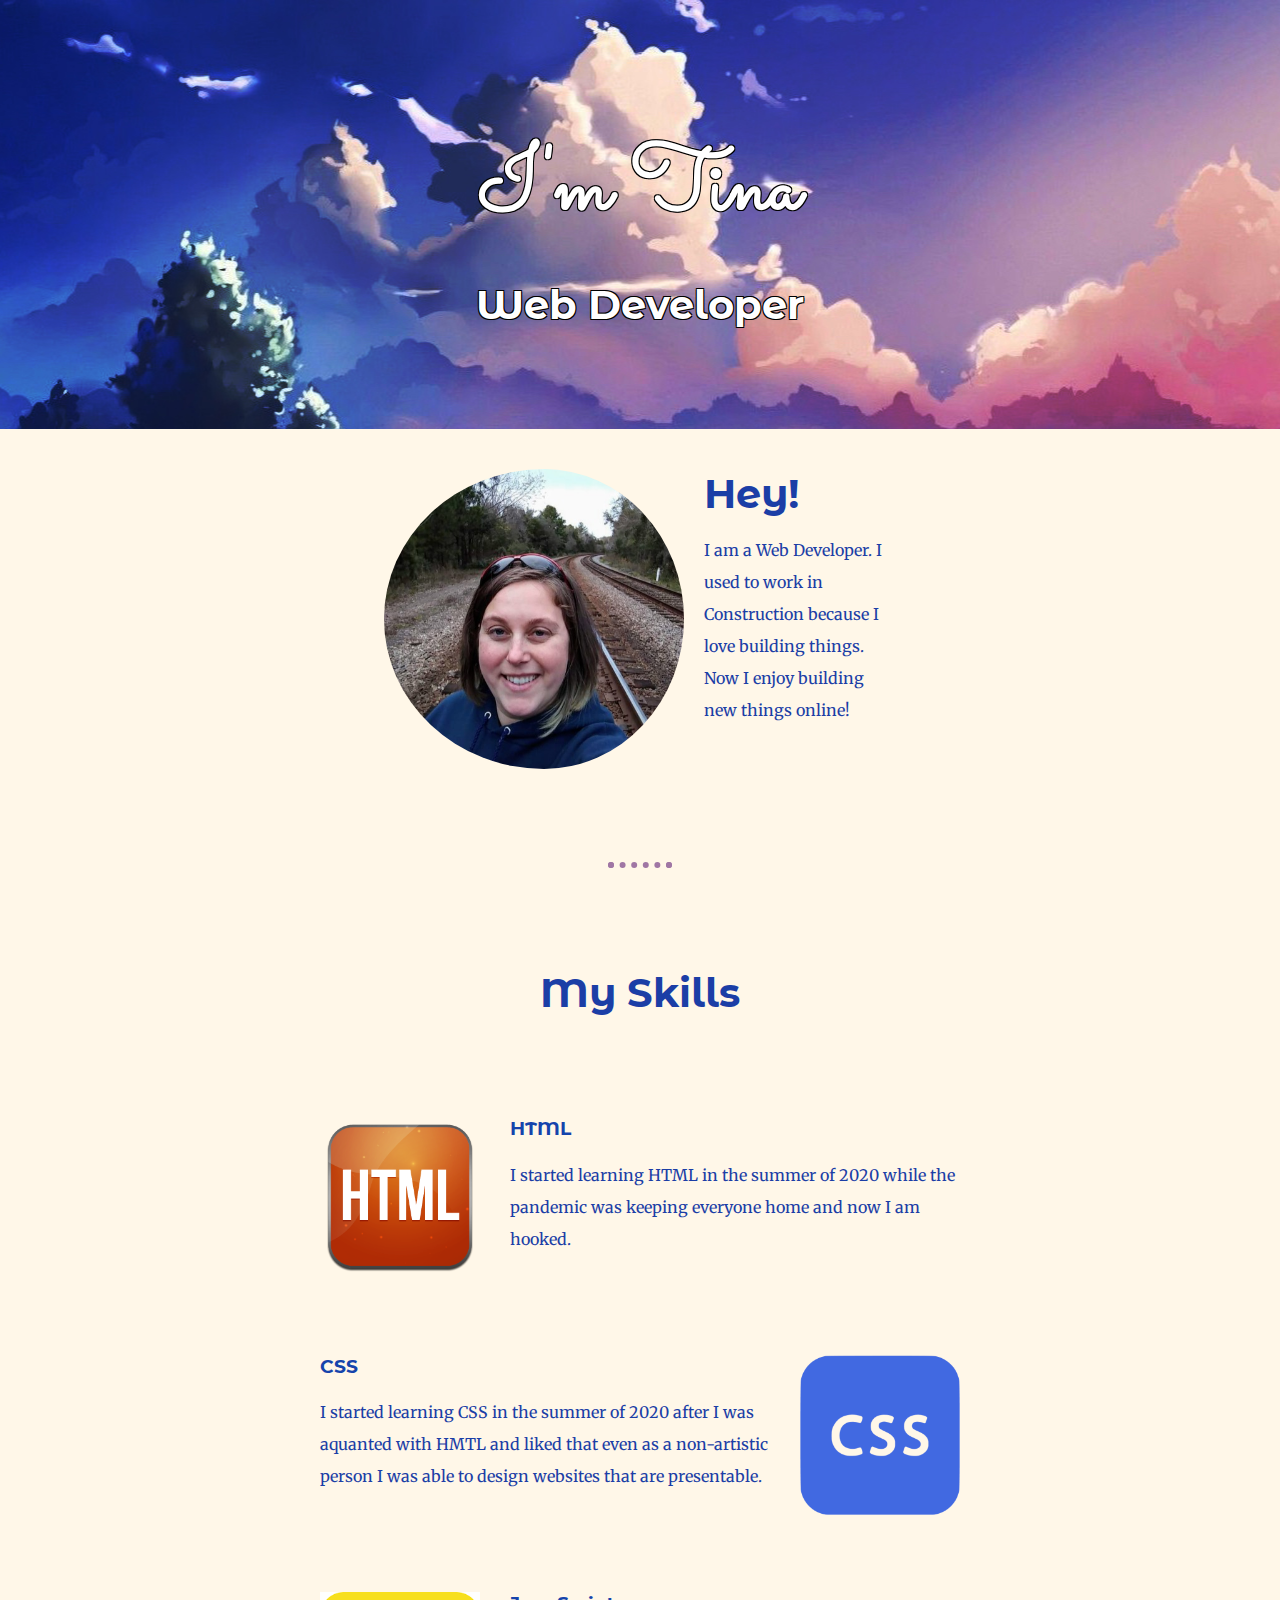
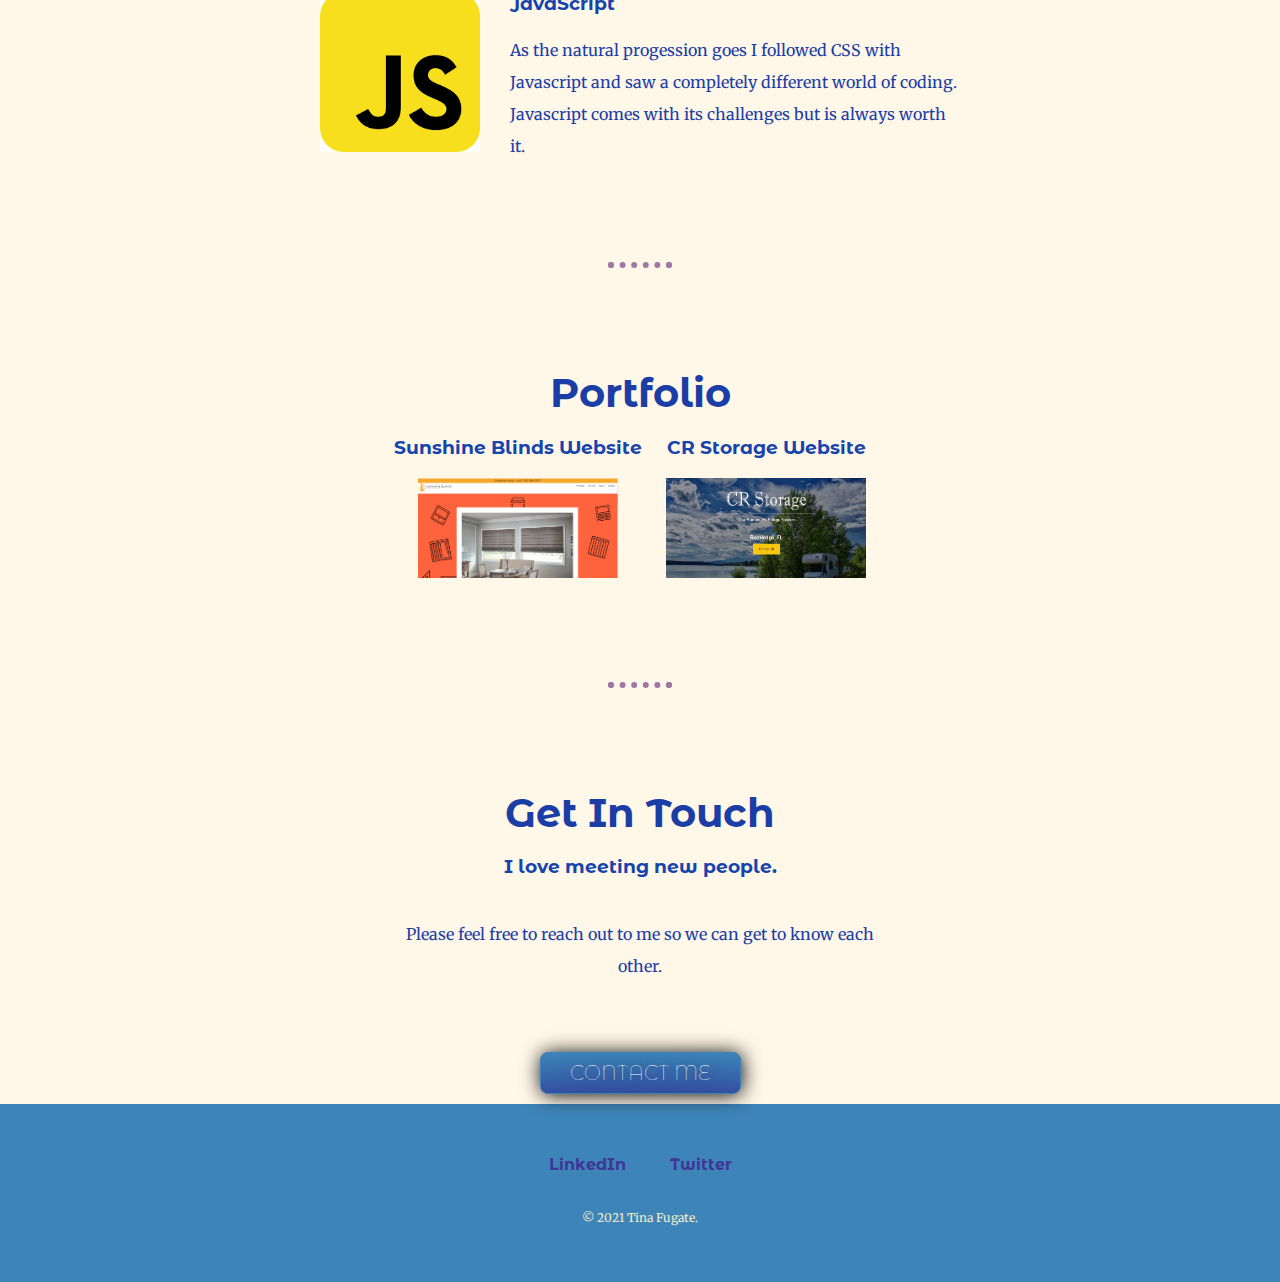
==== commit 35f2678e: "Update index.html" ====
--- a/index.html
+++ b/index.html
@@ -21,7 +21,7 @@
     <div class="profile">
       <img class="me" src="images/Me.jfif" alt="Picture of Tina Fugate">
           <h2 class="Hey">Hey!</h2>
-        <p>I am a Junior Web Developer. I used to work in Construction because I love building things. Now I enjoy building new things online!</p>
+        <p>I am a Web Developer. I used to work in Construction because I love building things. Now I enjoy building new things online!</p>
       </div>
     <hr>
     <div class="skills">
